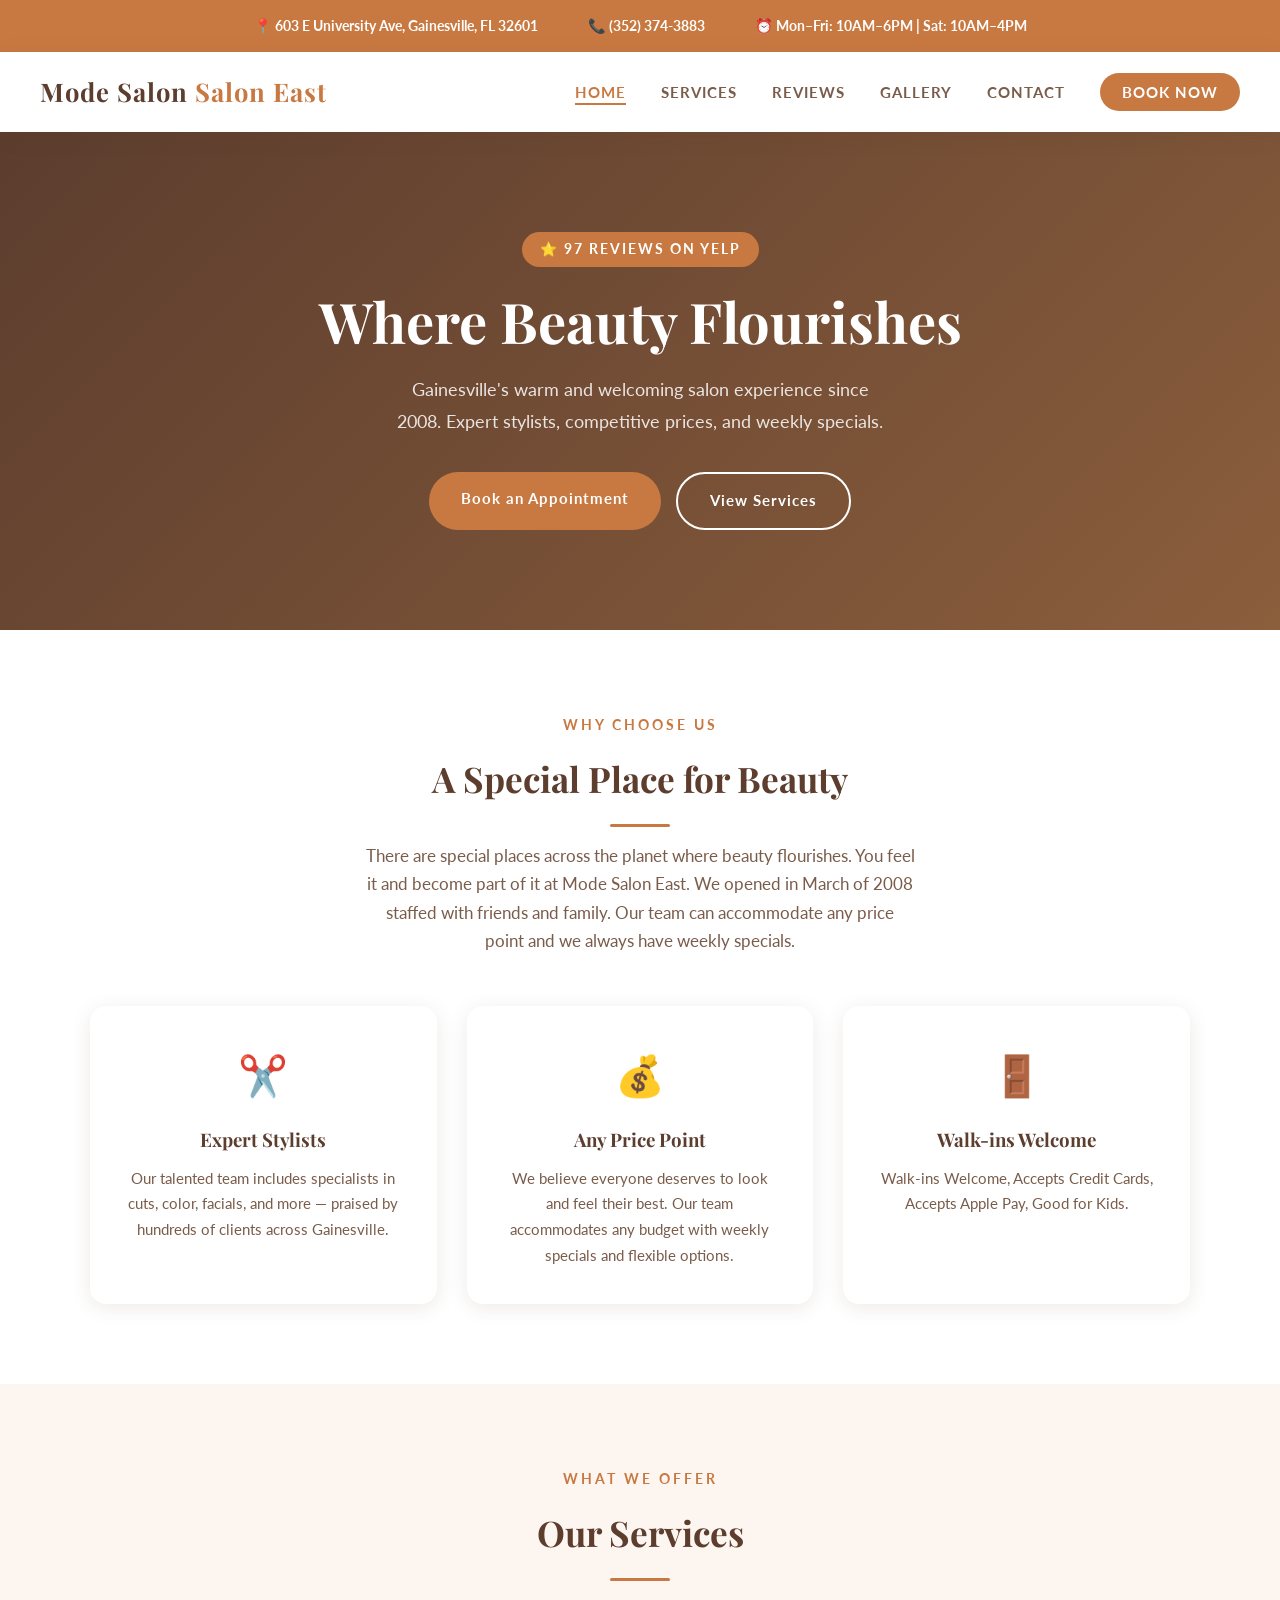
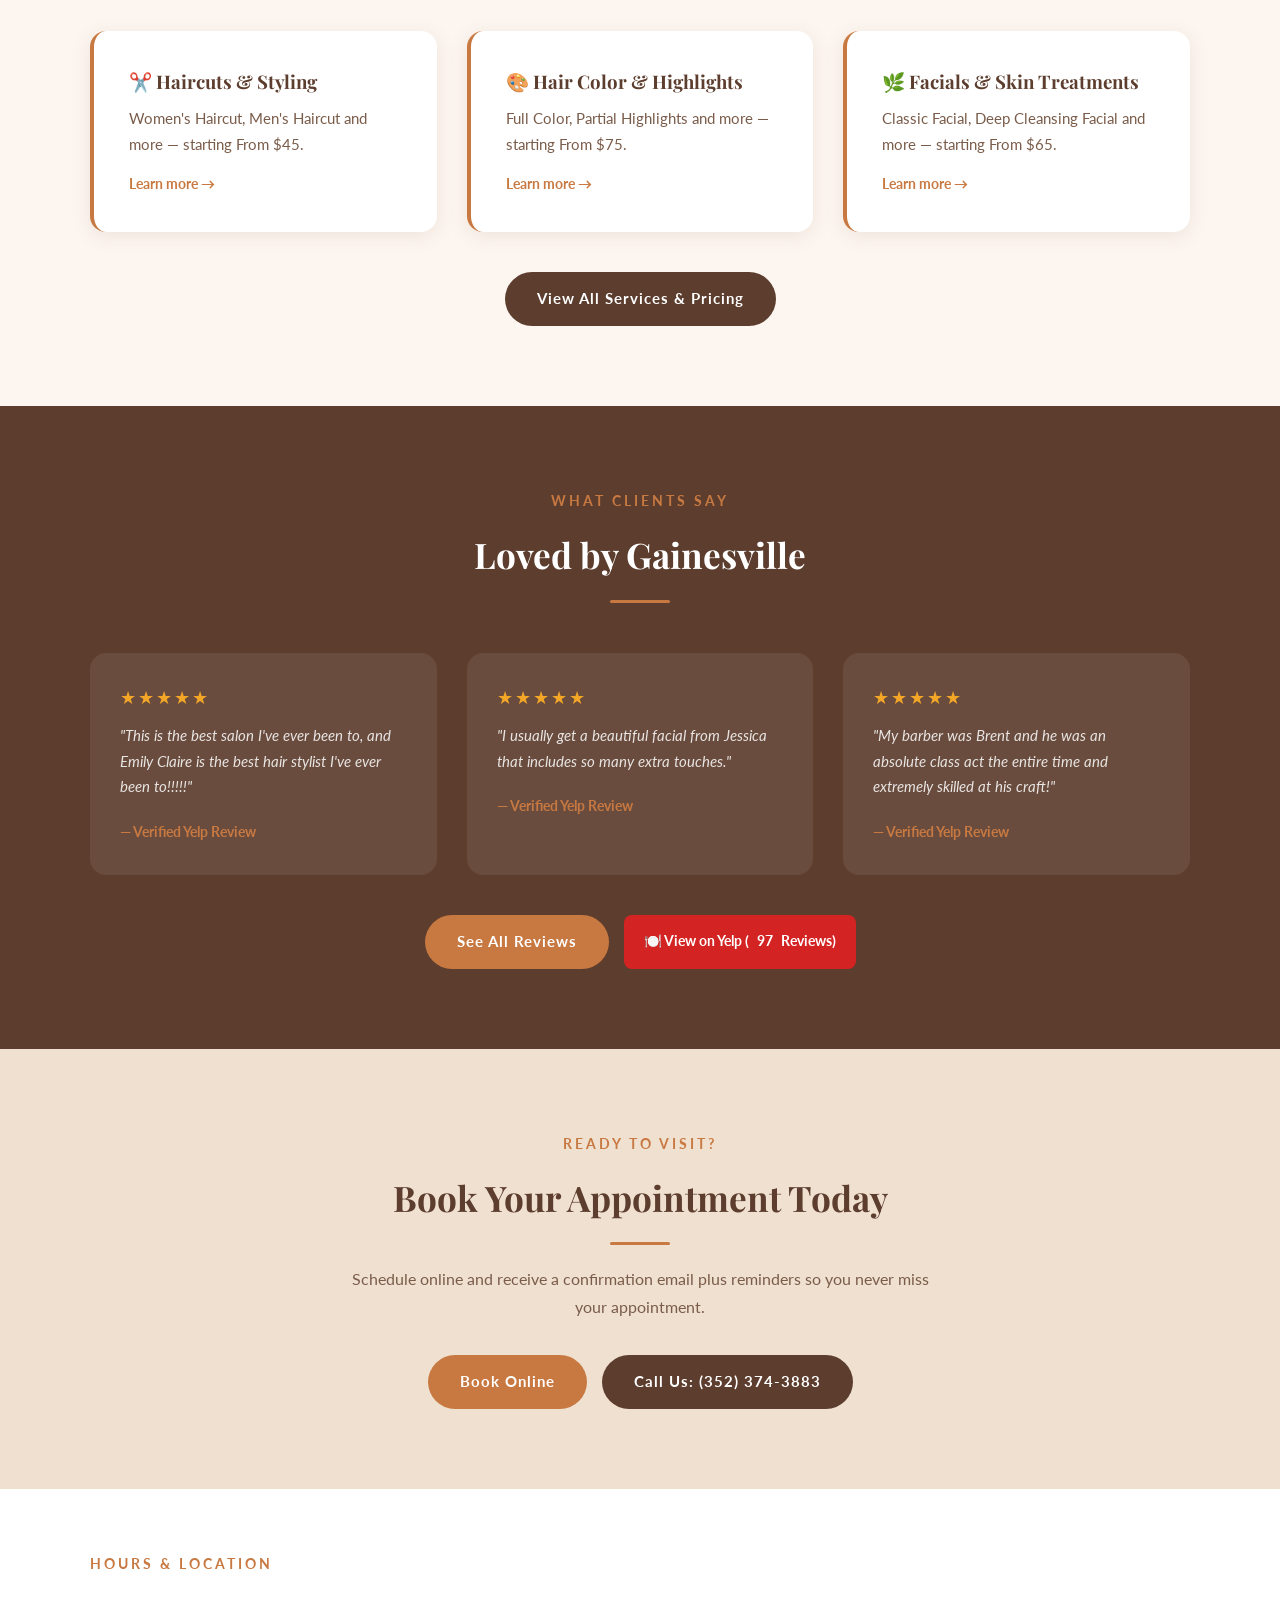
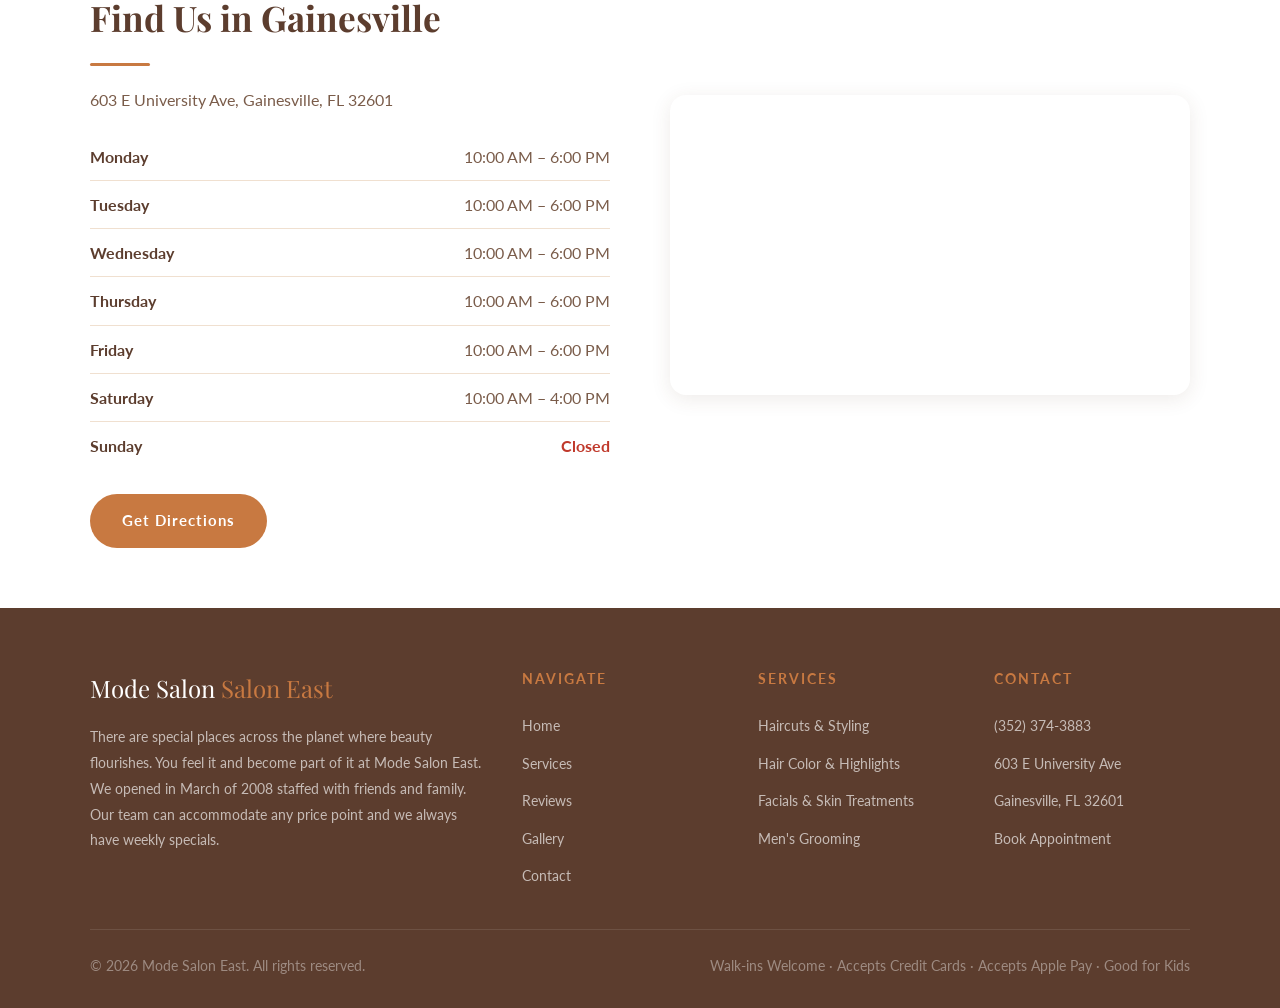
==== index.html @ 6876db29 "Initial build - Mode Salon East website" ====
<!DOCTYPE html>
<html lang="en">
<head>
  <meta charset="UTF-8" />
  <meta name="viewport" content="width=device-width, initial-scale=1.0"/>
  <title id="page-title"></title>
  <meta name="description" id="page-desc"/>
  <link rel="stylesheet" href="style.css"/>
  <script src="config.js"></script>
</head>
<body>

  <!-- Nav injected by config -->
  <div id="nav-container"></div>

  <!-- Hero -->
  <section class="hero">
    <div class="hero-content">
      <div class="hero-badge">⭐ <span id="hero-reviews"></span> Reviews on Yelp</div>
      <h1 id="hero-tagline"></h1>
      <p id="hero-desc"></p>
      <div class="hero-buttons">
        <a href="booking.html" class="btn-primary">Book an Appointment</a>
        <a href="services.html" class="btn-secondary">View Services</a>
      </div>
    </div>
  </section>

  <!-- Why Choose Us -->
  <section style="background-color: var(--white);">
    <div style="max-width: 1100px; margin: 0 auto;">
      <div class="section-header">
        <span class="section-label">Why Choose Us</span>
        <h2 class="section-title">A Special Place for Beauty</h2>
        <div class="divider"></div>
        <p class="section-subtitle" style="margin-top: 15px;" id="about-text"></p>
      </div>
      <div class="grid-3">
        <div class="card" style="text-align: center;">
          <div style="font-size: 2.5rem; margin-bottom: 15px;">✂️</div>
          <h3 style="margin-bottom: 10px;">Expert Stylists</h3>
          <p style="color: var(--text-mid); font-size: 0.95rem;">Our talented team includes specialists in cuts, color, facials, and more — praised by hundreds of clients across Gainesville.</p>
        </div>
        <div class="card" style="text-align: center;">
          <div style="font-size: 2.5rem; margin-bottom: 15px;">💰</div>
          <h3 style="margin-bottom: 10px;">Any Price Point</h3>
          <p style="color: var(--text-mid); font-size: 0.95rem;">We believe everyone deserves to look and feel their best. Our team accommodates any budget with weekly specials and flexible options.</p>
        </div>
        <div class="card" style="text-align: center;">
          <div style="font-size: 2.5rem; margin-bottom: 15px;">🚪</div>
          <h3 style="margin-bottom: 10px;">Walk-ins Welcome</h3>
          <p style="color: var(--text-mid); font-size: 0.95rem;" id="amenities-text"></p>
        </div>
      </div>
    </div>
  </section>

  <!-- Services Preview -->
  <section style="background-color: var(--cream);">
    <div style="max-width: 1100px; margin: 0 auto;">
      <div class="section-header">
        <span class="section-label">What We Offer</span>
        <h2 class="section-title">Our Services</h2>
        <div class="divider"></div>
      </div>
      <div class="grid-3" id="services-preview"></div>
      <div style="text-align: center; margin-top: 40px;">
        <a href="services.html" class="btn-dark">View All Services & Pricing</a>
      </div>
    </div>
  </section>

  <!-- Review Highlights -->
  <section style="background-color: var(--dark-brown);">
    <div style="max-width: 1100px; margin: 0 auto;">
      <div class="section-header">
        <span class="section-label" style="color: var(--warm-brown);">What Clients Say</span>
        <h2 class="section-title" style="color: var(--white);">Loved by <span id="review-city"></span></h2>
        <div class="divider"></div>
      </div>
      <div class="grid-3" id="reviews-preview"></div>
      <div style="text-align: center; margin-top: 40px; display: flex; gap: 15px; justify-content: center; flex-wrap: wrap;">
        <a href="reviews.html" class="btn-primary">See All Reviews</a>
        <a id="yelp-link" href="#" target="_blank" class="yelp-badge">🍽️ View on Yelp (<span id="yelp-count"></span> Reviews)</a>
      </div>
    </div>
  </section>

  <!-- CTA / Book Section -->
  <section style="background-color: var(--light-tan); text-align: center;">
    <div style="max-width: 600px; margin: 0 auto;">
      <span class="section-label">Ready to Visit?</span>
      <h2 class="section-title">Book Your Appointment Today</h2>
      <div class="divider"></div>
      <p style="color: var(--text-mid); margin: 20px 0 35px;">Schedule online and receive a confirmation email plus reminders so you never miss your appointment.</p>
      <div style="display: flex; gap: 15px; justify-content: center; flex-wrap: wrap;">
        <a href="booking.html" class="btn-primary">Book Online</a>
        <a id="cta-phone" href="#" class="btn-dark"></a>
      </div>
    </div>
  </section>

  <!-- Hours & Location -->
  <section style="background-color: var(--white); padding: 60px 40px;">
    <div style="max-width: 1100px; margin: 0 auto;">
      <div class="grid-2" style="align-items: center; gap: 60px;">
        <div>
          <span class="section-label">Hours & Location</span>
          <h2 class="section-title">Find Us in <span id="hours-city"></span></h2>
          <div class="divider divider-left"></div>
          <p style="color: var(--text-mid); margin: 20px 0;" id="hours-address"></p>
          <table style="width: 100%; border-collapse: collapse; margin-bottom: 25px;" id="hours-table"></table>
          <a href="contact.html" class="btn-primary">Get Directions</a>
        </div>
        <div>
          <iframe id="map-embed" src="" width="100%" height="300"
            style="border:0; border-radius: 16px; box-shadow: var(--shadow);"
            allowfullscreen="" loading="lazy">
          </iframe>
        </div>
      </div>
    </div>
  </section>

  <!-- Footer injected by config -->
  <div id="footer-container"></div>

  <script>
    // ---- Inject SEO ----
    document.getElementById('page-title').textContent = BUSINESS.seoTitle;
    document.getElementById('page-desc').setAttribute('content', BUSINESS.seoDesc);

    // ---- Inject Nav & Footer ----
    document.getElementById('nav-container').innerHTML = renderNav('home');
    document.getElementById('footer-container').innerHTML = renderFooter();

    // ---- Hero ----
    document.getElementById('hero-reviews').textContent = BUSINESS.yelpReviewCount;
    document.getElementById('hero-tagline').textContent = BUSINESS.tagline;
    document.getElementById('hero-desc').textContent = BUSINESS.description;

    // ---- About ----
    document.getElementById('about-text').textContent = BUSINESS.aboutText;
    document.getElementById('amenities-text').textContent = BUSINESS.amenities.join(', ') + '.';

    // ---- Services Preview (first 3 categories) ----
    const servicesPreview = document.getElementById('services-preview');
    BUSINESS.services.slice(0, 3).forEach(s => {
      servicesPreview.innerHTML += `
        <div class="card" style="border-left: 4px solid var(--warm-brown);">
          <h3 style="margin-bottom: 8px;">${s.icon} ${s.category}</h3>
          <p style="color: var(--text-mid); font-size: 0.95rem;">${s.items[0].name}, ${s.items[1]?.name || ''} and more — starting ${s.items[0].price}.</p>
          <a href="services.html" style="color: var(--warm-brown); font-weight: 700; font-size: 0.9rem; display: inline-block; margin-top: 15px;">Learn more →</a>
        </div>`;
    });

    // ---- Reviews Preview ----
    const reviewsPreview = document.getElementById('reviews-preview');
    document.getElementById('review-city').textContent = BUSINESS.address.city;
    BUSINESS.reviews.forEach(r => {
      reviewsPreview.innerHTML += `
        <div style="background: rgba(255,255,255,0.08); border-radius: 16px; padding: 30px;">
          <div class="stars">${renderStars(r.stars)}</div>
          <p style="color: rgba(255,255,255,0.85); font-style: italic; margin-bottom: 20px; font-size: 0.95rem;">"${r.text}"</p>
          <p style="color: var(--warm-brown); font-weight: 700; font-size: 0.9rem;">— ${r.author}</p>
        </div>`;
    });

    // ---- Yelp ----
    document.getElementById('yelp-link').href = BUSINESS.social.yelp;
    document.getElementById('yelp-count').textContent = BUSINESS.yelpReviewCount;

    // ---- CTA Phone ----
    const ctaPhone = document.getElementById('cta-phone');
    ctaPhone.href = `tel:${BUSINESS.phoneRaw}`;
    ctaPhone.textContent = `Call Us: ${BUSINESS.phone}`;

    // ---- Hours Table ----
    const hoursData = getHoursDisplay();
    const hoursTable = document.getElementById('hours-table');
    document.getElementById('hours-city').textContent = BUSINESS.address.city;
    document.getElementById('hours-address').textContent = BUSINESS.address.full;
    hoursData.forEach((day, i) => {
      const isLast = i === hoursData.length - 1;
      hoursTable.innerHTML += `
        <tr style="${!isLast ? 'border-bottom: 1px solid var(--light-tan);' : ''}">
          <td style="padding: 10px 0; font-weight: 700; color: var(--dark-brown);">${day.label}</td>
          <td style="padding: 10px 0; color: ${day.closed ? '#c0392b' : 'var(--text-mid)'}; text-align: right; ${day.closed ? 'font-weight: 700;' : ''}">${day.hours}</td>
        </tr>`;
    });

    // ---- Map ----
    document.getElementById('map-embed').src = BUSINESS.address.mapEmbed;
  </script>

</body>
</html>
---- style.css ----
/* ============================================
   Mode Salon East - Main Stylesheet
   Warm & Welcoming Theme
   ============================================ */

/* Google Fonts */
@import url('https://fonts.googleapis.com/css2?family=Playfair+Display:wght@400;600;700&family=Lato:wght@300;400;700&display=swap');

/* ---- CSS Variables ---- */
:root {
  --cream: #fdf6f0;
  --warm-brown: #c87941;
  --dark-brown: #5c3d2e;
  --light-tan: #f0e0d0;
  --text-dark: #3a2a1e;
  --text-mid: #7a5c4a;
  --text-light: #a08070;
  --white: #ffffff;
  --shadow: 0 4px 20px rgba(90, 60, 40, 0.1);
  --transition: all 0.3s ease;
}

/* ---- Reset & Base ---- */
* {
  margin: 0;
  padding: 0;
  box-sizing: border-box;
}

html {
  scroll-behavior: smooth;
}

body {
  font-family: 'Lato', sans-serif;
  background-color: var(--cream);
  color: var(--text-dark);
  line-height: 1.7;
}

h1, h2, h3, h4 {
  font-family: 'Playfair Display', serif;
  color: var(--dark-brown);
}

a {
  text-decoration: none;
  color: inherit;
  transition: var(--transition);
}

img {
  max-width: 100%;
  display: block;
}

/* ---- Navigation ---- */
nav {
  background-color: var(--white);
  padding: 18px 40px;
  display: flex;
  justify-content: space-between;
  align-items: center;
  box-shadow: var(--shadow);
  position: sticky;
  top: 0;
  z-index: 1000;
}

.nav-logo {
  font-family: 'Playfair Display', serif;
  font-size: 1.6rem;
  font-weight: 700;
  color: var(--dark-brown);
  letter-spacing: 1px;
}

.nav-logo span {
  color: var(--warm-brown);
}

.nav-links {
  display: flex;
  list-style: none;
  gap: 35px;
}

.nav-links a {
  font-size: 0.95rem;
  font-weight: 700;
  letter-spacing: 1px;
  text-transform: uppercase;
  color: var(--text-mid);
}

.nav-links a:hover {
  color: var(--warm-brown);
}

.nav-links a.active {
  color: var(--warm-brown);
  border-bottom: 2px solid var(--warm-brown);
  padding-bottom: 2px;
}

.nav-cta {
  background-color: var(--warm-brown);
  color: var(--white) !important;
  padding: 10px 22px;
  border-radius: 30px;
  font-weight: 700 !important;
}

.nav-cta:hover {
  background-color: var(--dark-brown) !important;
  color: var(--white) !important;
}

/* Hamburger menu for mobile */
.hamburger {
  display: none;
  flex-direction: column;
  cursor: pointer;
  gap: 5px;
}

.hamburger span {
  width: 25px;
  height: 3px;
  background-color: var(--dark-brown);
  border-radius: 3px;
  transition: var(--transition);
}

/* ---- Hero Section ---- */
.hero {
  background: linear-gradient(135deg, var(--dark-brown) 0%, #8b5e3c 100%);
  color: var(--white);
  text-align: center;
  padding: 100px 40px;
  position: relative;
  overflow: hidden;
}

.hero::before {
  content: '';
  position: absolute;
  top: 0; left: 0; right: 0; bottom: 0;
  background: url('images/hero-bg.jpg') center/cover no-repeat;
  opacity: 0.2;
}

.hero-content {
  position: relative;
  z-index: 1;
  max-width: 700px;
  margin: 0 auto;
}

.hero-badge {
  display: inline-block;
  background-color: var(--warm-brown);
  color: var(--white);
  padding: 6px 18px;
  border-radius: 20px;
  font-size: 0.85rem;
  font-weight: 700;
  letter-spacing: 2px;
  text-transform: uppercase;
  margin-bottom: 20px;
}

.hero h1 {
  font-size: 3.5rem;
  color: var(--white);
  margin-bottom: 20px;
  line-height: 1.2;
}

.hero p {
  font-size: 1.15rem;
  color: rgba(255,255,255,0.85);
  margin-bottom: 35px;
  max-width: 500px;
  margin-left: auto;
  margin-right: auto;
}

.hero-buttons {
  display: flex;
  gap: 15px;
  justify-content: center;
  flex-wrap: wrap;
}

/* ---- Buttons ---- */
.btn-primary {
  background-color: var(--warm-brown);
  color: var(--white);
  padding: 14px 32px;
  border-radius: 30px;
  font-weight: 700;
  font-size: 0.95rem;
  letter-spacing: 1px;
  border: none;
  cursor: pointer;
  transition: var(--transition);
  display: inline-block;
}

.btn-primary:hover {
  background-color: var(--white);
  color: var(--warm-brown);
  transform: translateY(-2px);
  box-shadow: 0 6px 20px rgba(0,0,0,0.2);
}

.btn-secondary {
  background-color: transparent;
  color: var(--white);
  padding: 14px 32px;
  border-radius: 30px;
  font-weight: 700;
  font-size: 0.95rem;
  letter-spacing: 1px;
  border: 2px solid var(--white);
  cursor: pointer;
  transition: var(--transition);
  display: inline-block;
}

.btn-secondary:hover {
  background-color: var(--white);
  color: var(--dark-brown);
  transform: translateY(-2px);
}

.btn-dark {
  background-color: var(--dark-brown);
  color: var(--white);
  padding: 14px 32px;
  border-radius: 30px;
  font-weight: 700;
  font-size: 0.95rem;
  letter-spacing: 1px;
  border: none;
  cursor: pointer;
  transition: var(--transition);
  display: inline-block;
}

.btn-dark:hover {
  background-color: var(--warm-brown);
  transform: translateY(-2px);
}

/* ---- Section Styles ---- */
section {
  padding: 80px 40px;
}

.section-label {
  display: inline-block;
  color: var(--warm-brown);
  font-weight: 700;
  font-size: 0.85rem;
  letter-spacing: 3px;
  text-transform: uppercase;
  margin-bottom: 12px;
}

.section-title {
  font-size: 2.2rem;
  color: var(--dark-brown);
  margin-bottom: 15px;
}

.section-subtitle {
  color: var(--text-mid);
  font-size: 1.05rem;
  max-width: 550px;
  margin-bottom: 50px;
}

.section-header {
  text-align: center;
  margin-bottom: 50px;
}

.section-header .section-subtitle {
  margin-left: auto;
  margin-right: auto;
}

/* ---- Cards ---- */
.card {
  background-color: var(--white);
  border-radius: 16px;
  padding: 35px;
  box-shadow: var(--shadow);
  transition: var(--transition);
}

.card:hover {
  transform: translateY(-5px);
  box-shadow: 0 8px 30px rgba(90, 60, 40, 0.15);
}

/* ---- Grid Layouts ---- */
.grid-3 {
  display: grid;
  grid-template-columns: repeat(3, 1fr);
  gap: 30px;
}

.grid-2 {
  display: grid;
  grid-template-columns: repeat(2, 1fr);
  gap: 30px;
}

/* ---- Divider ---- */
.divider {
  width: 60px;
  height: 3px;
  background-color: var(--warm-brown);
  margin: 15px auto 0;
  border-radius: 2px;
}

.divider-left {
  margin-left: 0;
}

/* ---- Star Rating ---- */
.stars {
  color: #f4a627;
  font-size: 1.1rem;
  letter-spacing: 2px;
  margin-bottom: 10px;
}

/* ---- Yelp Badge ---- */
.yelp-badge {
  display: inline-flex;
  align-items: center;
  gap: 8px;
  background-color: #d32323;
  color: white;
  padding: 10px 20px;
  border-radius: 8px;
  font-weight: 700;
  font-size: 0.9rem;
  transition: var(--transition);
}

.yelp-badge:hover {
  background-color: #b01c1c;
  transform: translateY(-2px);
}

/* ---- Footer ---- */
footer {
  background-color: var(--dark-brown);
  color: rgba(255,255,255,0.8);
  padding: 60px 40px 30px;
}

.footer-grid {
  display: grid;
  grid-template-columns: 2fr 1fr 1fr 1fr;
  gap: 40px;
  margin-bottom: 40px;
}

.footer-logo {
  font-family: 'Playfair Display', serif;
  font-size: 1.5rem;
  color: var(--white);
  margin-bottom: 15px;
}

.footer-logo span {
  color: var(--warm-brown);
}

.footer-desc {
  font-size: 0.9rem;
  line-height: 1.8;
  color: rgba(255,255,255,0.65);
}

.footer-heading {
  font-family: 'Lato', sans-serif;
  font-size: 0.85rem;
  font-weight: 700;
  letter-spacing: 2px;
  text-transform: uppercase;
  color: var(--warm-brown);
  margin-bottom: 20px;
}

.footer-links {
  list-style: none;
  display: flex;
  flex-direction: column;
  gap: 10px;
}

.footer-links a {
  color: rgba(255,255,255,0.65);
  font-size: 0.9rem;
  transition: var(--transition);
}

.footer-links a:hover {
  color: var(--warm-brown);
}

.footer-bottom {
  border-top: 1px solid rgba(255,255,255,0.1);
  padding-top: 25px;
  display: flex;
  justify-content: space-between;
  align-items: center;
  font-size: 0.85rem;
  color: rgba(255,255,255,0.4);
}

/* ---- Forms ---- */
.form-group {
  margin-bottom: 22px;
}

.form-group label {
  display: block;
  font-weight: 700;
  font-size: 0.9rem;
  color: var(--dark-brown);
  margin-bottom: 8px;
  letter-spacing: 0.5px;
}

.form-group input,
.form-group select,
.form-group textarea {
  width: 100%;
  padding: 13px 18px;
  border: 2px solid var(--light-tan);
  border-radius: 10px;
  font-family: 'Lato', sans-serif;
  font-size: 0.95rem;
  color: var(--text-dark);
  background-color: var(--white);
  transition: var(--transition);
  outline: none;
}

.form-group input:focus,
.form-group select:focus,
.form-group textarea:focus {
  border-color: var(--warm-brown);
  box-shadow: 0 0 0 3px rgba(200, 121, 65, 0.1);
}

.form-group textarea {
  resize: vertical;
  min-height: 120px;
}

/* ---- Page Hero (inner pages) ---- */
.page-hero {
  background: linear-gradient(135deg, var(--dark-brown), #8b5e3c);
  color: var(--white);
  text-align: center;
  padding: 70px 40px;
}

.page-hero h1 {
  font-size: 2.8rem;
  color: var(--white);
  margin-bottom: 12px;
}

.page-hero p {
  color: rgba(255,255,255,0.8);
  font-size: 1.1rem;
}

/* ---- Info Bar ---- */
.info-bar {
  background-color: var(--warm-brown);
  color: var(--white);
  padding: 14px 40px;
  display: flex;
  justify-content: center;
  gap: 50px;
  flex-wrap: wrap;
  font-size: 0.9rem;
  font-weight: 700;
}

.info-bar a {
  color: var(--white);
}

.info-bar a:hover {
  text-decoration: underline;
}

/* ---- Responsive ---- */
@media (max-width: 900px) {
  .grid-3 { grid-template-columns: repeat(2, 1fr); }
  .footer-grid { grid-template-columns: 1fr 1fr; }
}

@media (max-width: 600px) {
  nav { padding: 15px 20px; }
  .nav-links { display: none; flex-direction: column; position: absolute; top: 70px; left: 0; right: 0; background: var(--white); padding: 20px; box-shadow: var(--shadow); }
  .nav-links.open { display: flex; }
  .hamburger { display: flex; }
  .hero h1 { font-size: 2.2rem; }
  section { padding: 60px 20px; }
  .grid-3, .grid-2 { grid-template-columns: 1fr; }
  .footer-grid { grid-template-columns: 1fr; }
  .footer-bottom { flex-direction: column; gap: 10px; text-align: center; }
  .info-bar { gap: 20px; padding: 12px 20px; }
}
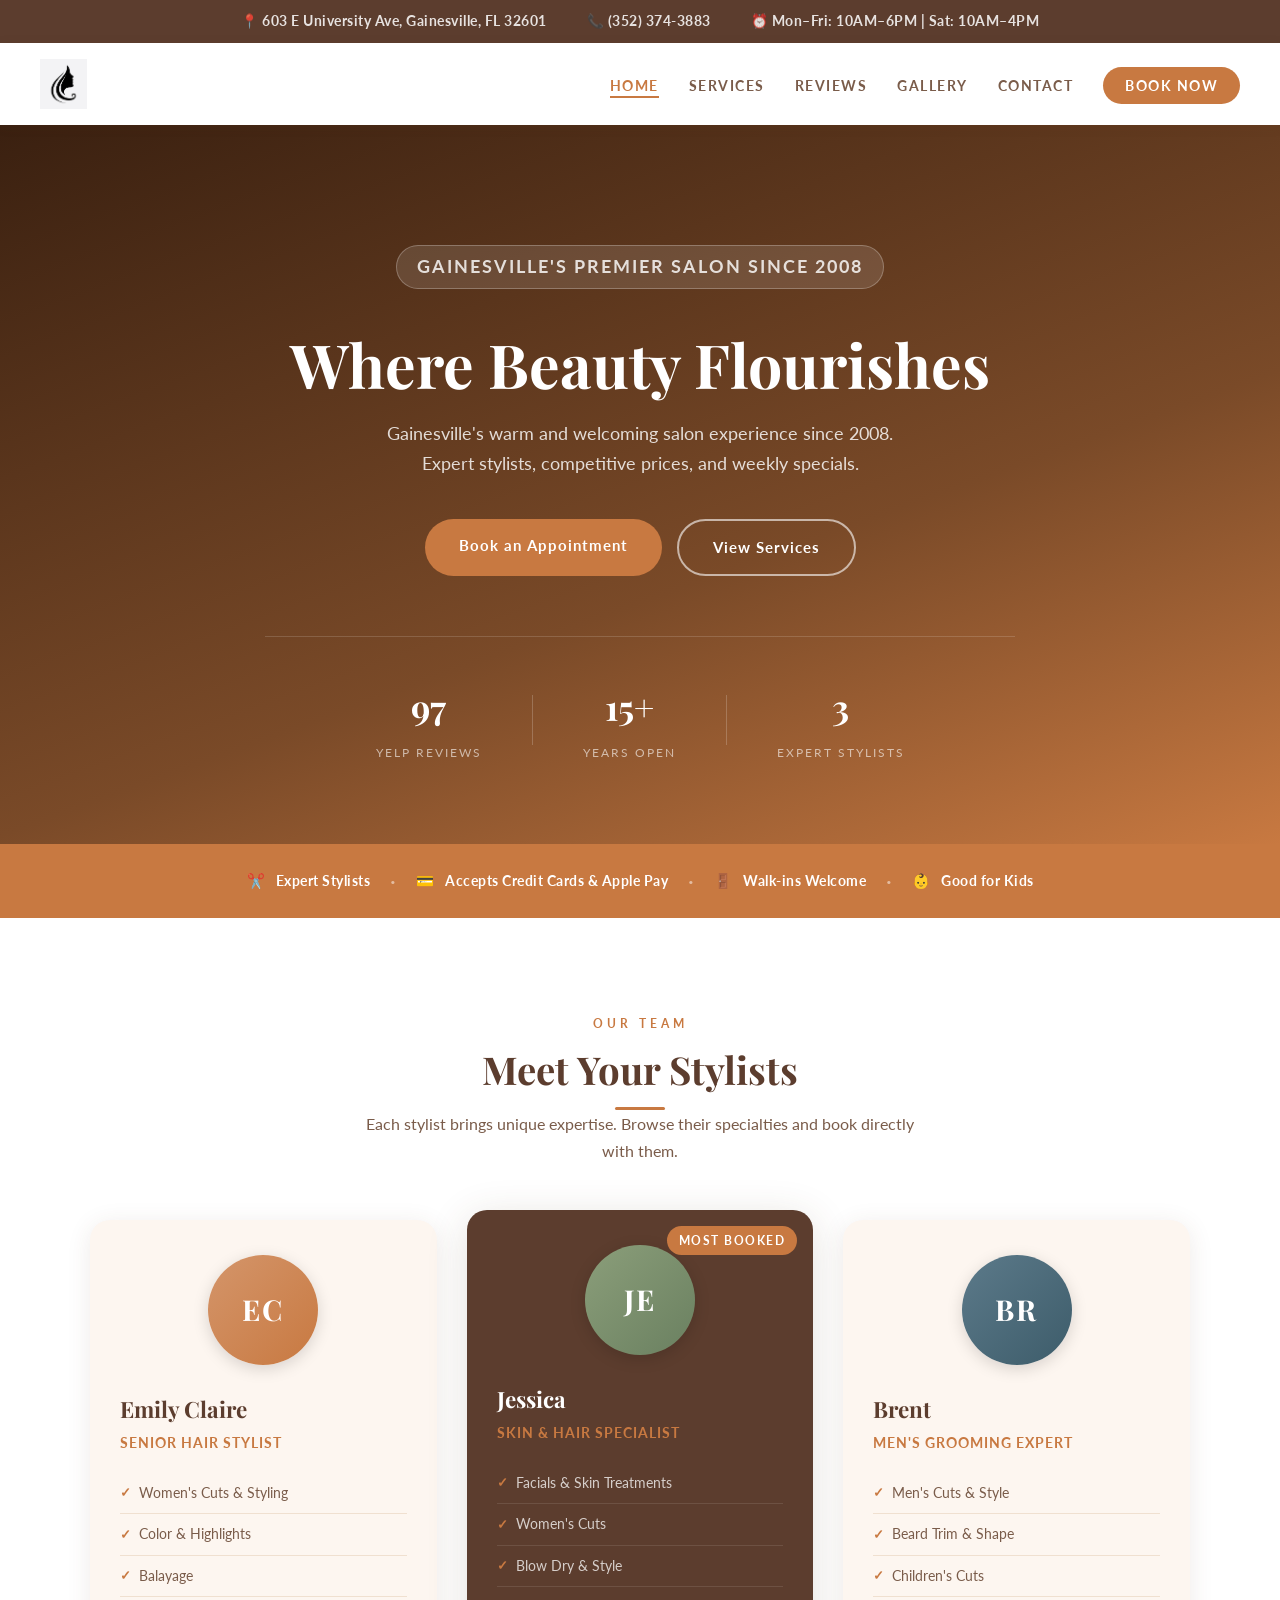
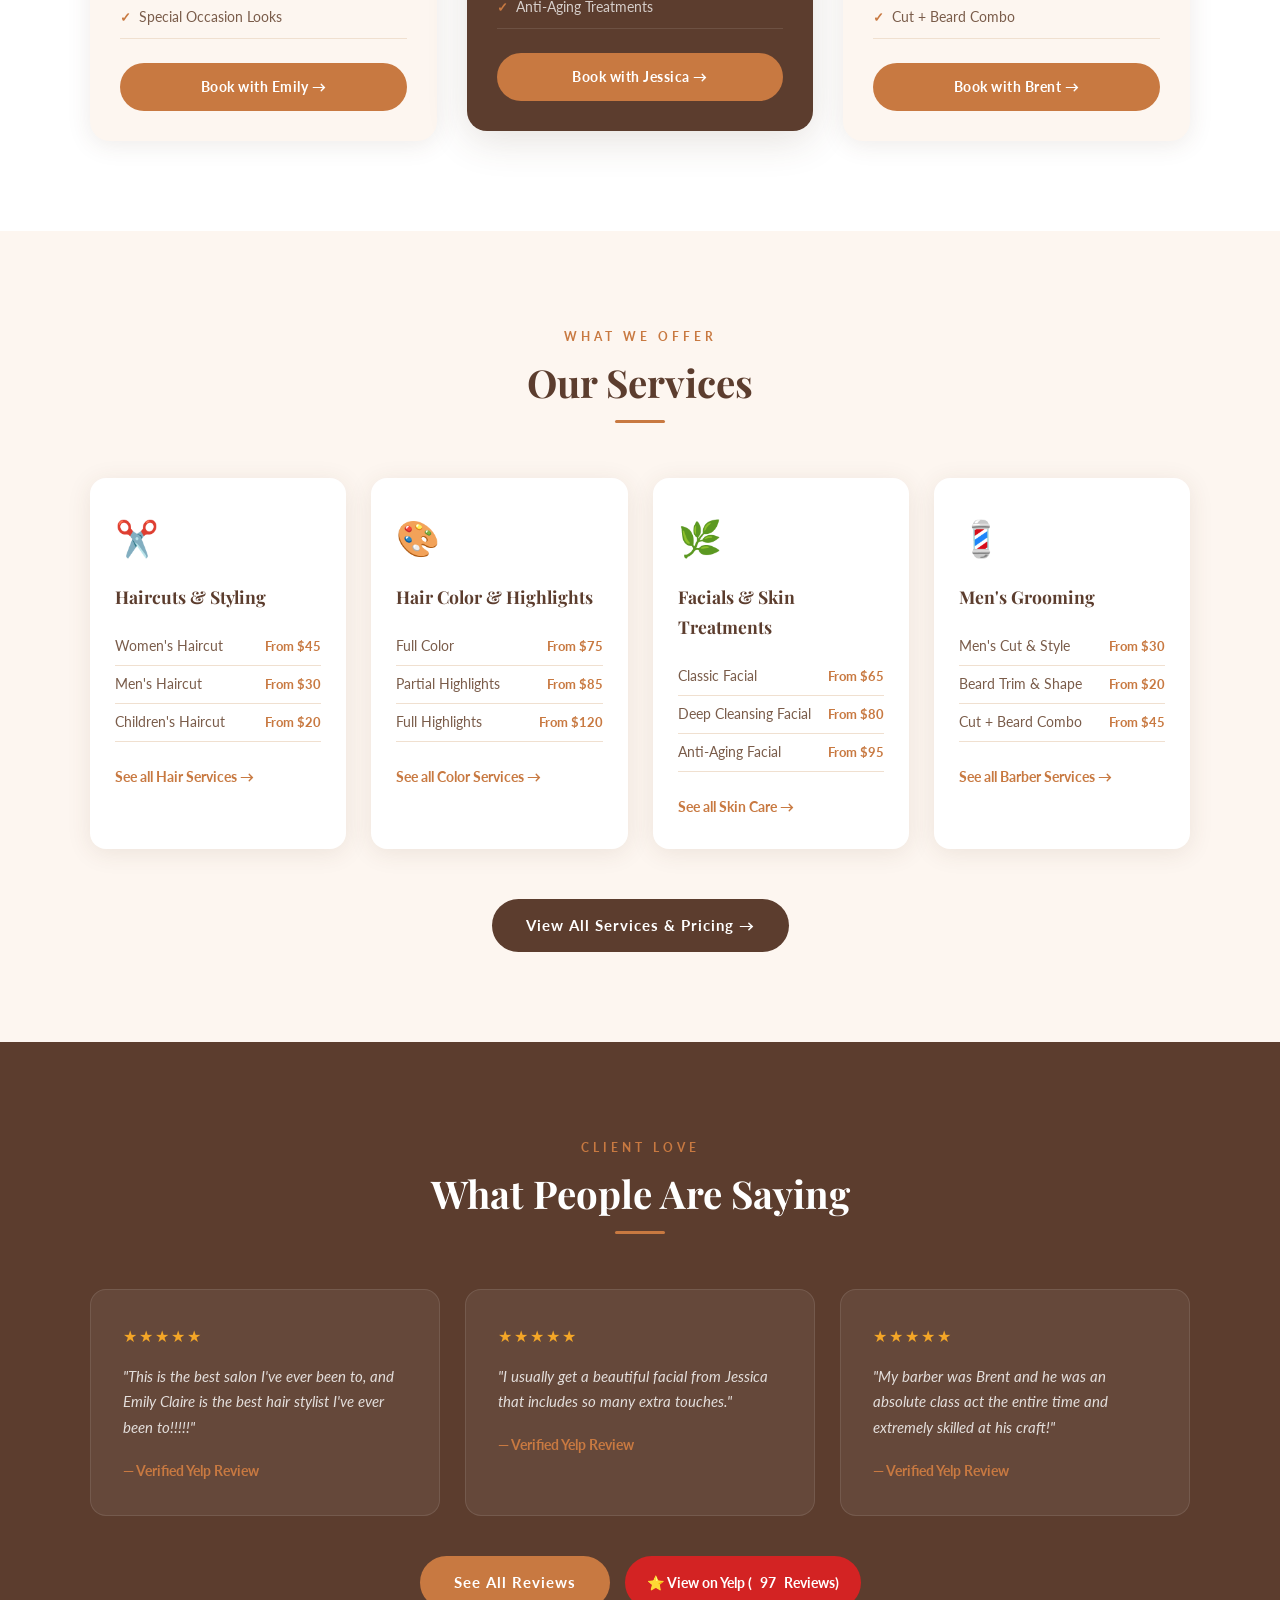
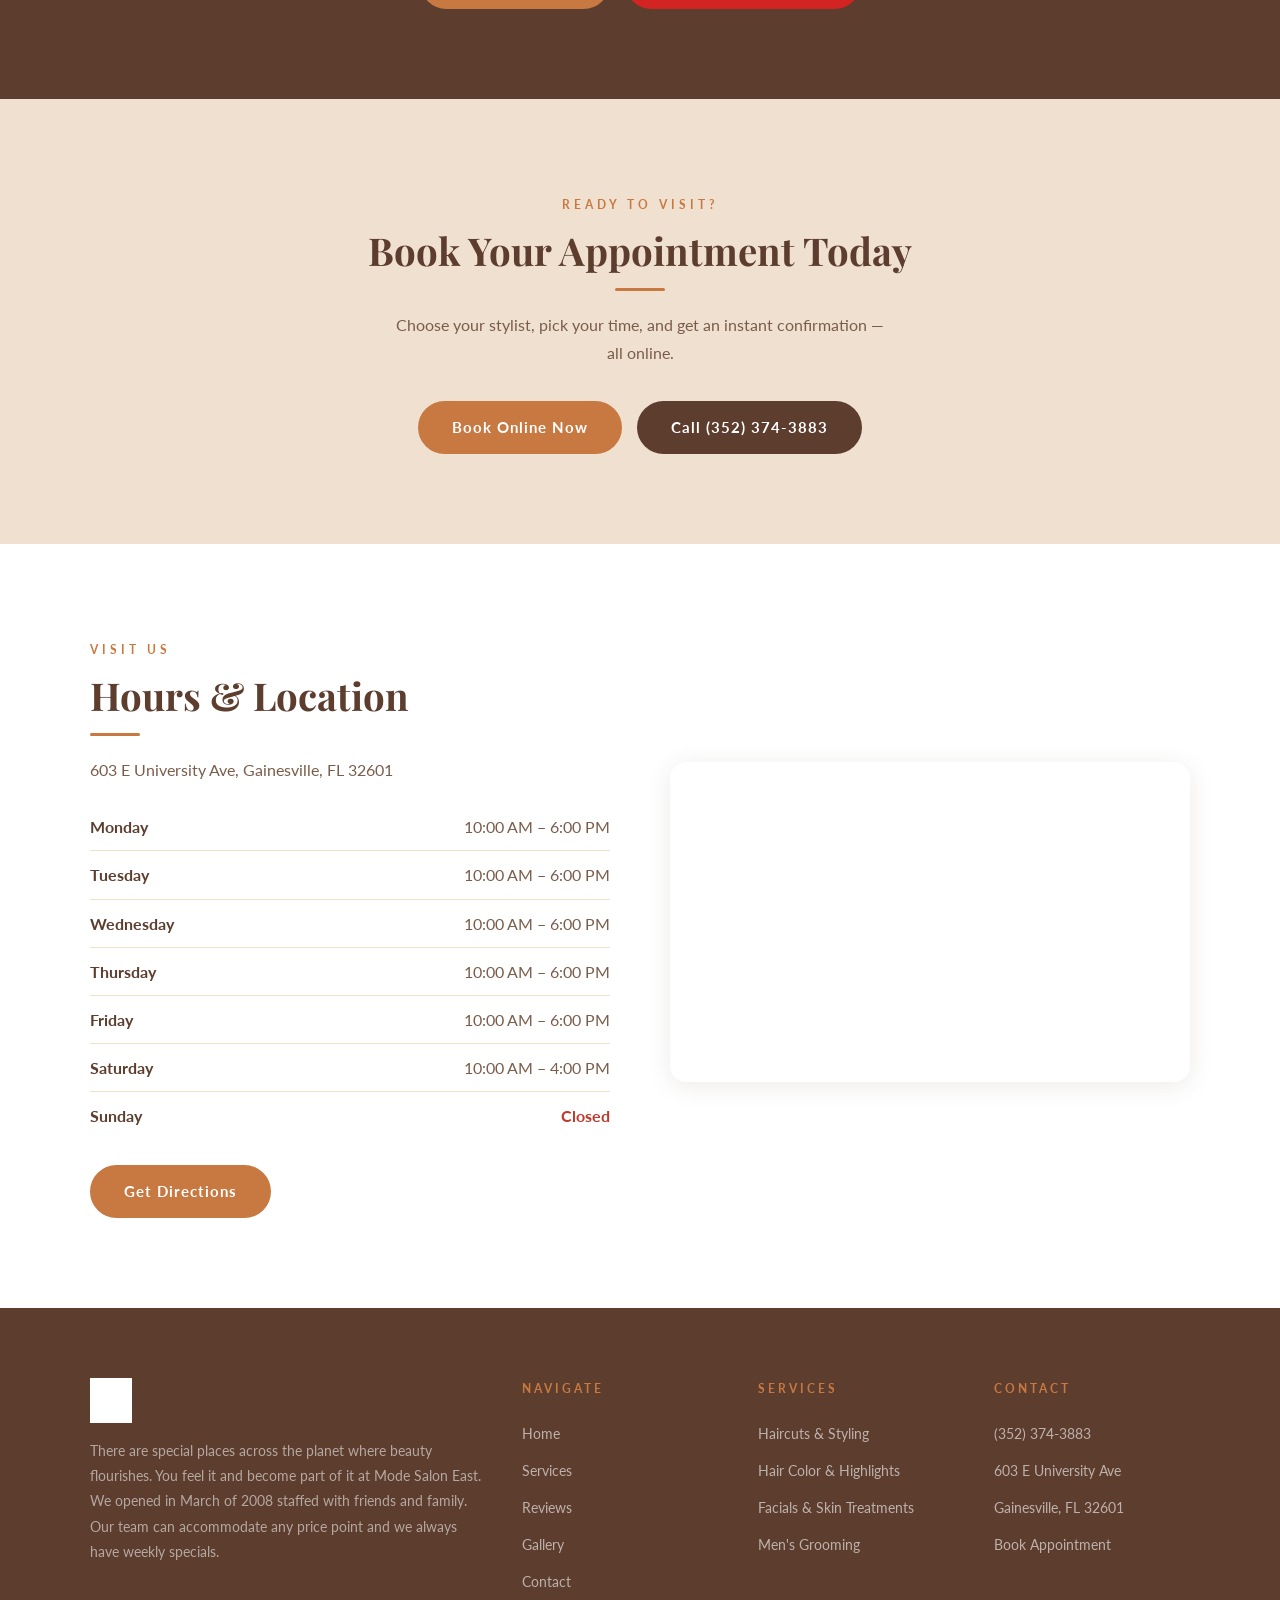
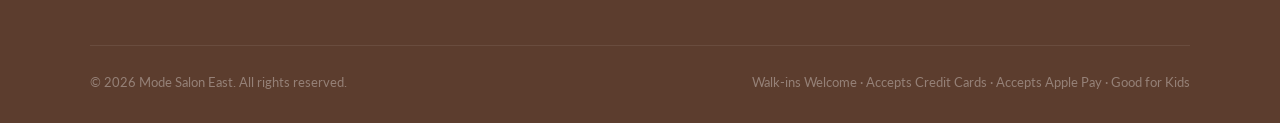
==== commit f03da172: "Major redesign: elevated salon layout with Meet Your Stylists section and Book With Me buttons Co-Au" ====
--- a/index.html
+++ b/index.html
@@ -6,114 +6,182 @@
   <title id="page-title"></title>
   <meta name="description" id="page-desc"/>
   <link rel="stylesheet" href="style.css"/>
+  <link href="https://fonts.googleapis.com/css2?family=Playfair+Display:ital,wght@0,400;0,600;0,700;1,400&family=Lato:wght@300;400;700&display=swap" rel="stylesheet"/>
   <script src="config.js"></script>
 </head>
 <body>
 
-  <!-- Nav injected by config -->
   <div id="nav-container"></div>
 
-  <!-- Hero -->
+  <!-- HERO -->
   <section class="hero">
+    <div class="hero-overlay"></div>
     <div class="hero-content">
-      <div class="hero-badge">⭐ <span id="hero-reviews"></span> Reviews on Yelp</div>
+      <p class="hero-eyebrow">Gainesville's Premier Salon Since 2008</p>
       <h1 id="hero-tagline"></h1>
       <p id="hero-desc"></p>
       <div class="hero-buttons">
         <a href="booking.html" class="btn-primary">Book an Appointment</a>
-        <a href="services.html" class="btn-secondary">View Services</a>
-      </div>
-    </div>
-  </section>
-
-  <!-- Why Choose Us -->
-  <section style="background-color: var(--white);">
-    <div style="max-width: 1100px; margin: 0 auto;">
+        <a href="services.html" class="btn-outline">View Services</a>
+      </div>
+      <div class="hero-stats">
+        <div class="hero-stat">
+          <span class="hero-stat-number" id="hero-reviews"></span>
+          <span class="hero-stat-label">Yelp Reviews</span>
+        </div>
+        <div class="hero-stat-divider"></div>
+        <div class="hero-stat">
+          <span class="hero-stat-number">15+</span>
+          <span class="hero-stat-label">Years Open</span>
+        </div>
+        <div class="hero-stat-divider"></div>
+        <div class="hero-stat">
+          <span class="hero-stat-number">3</span>
+          <span class="hero-stat-label">Expert Stylists</span>
+        </div>
+      </div>
+    </div>
+  </section>
+
+  <!-- ABOUT STRIP -->
+  <section class="about-strip">
+    <div class="about-strip-inner">
+      <div class="about-strip-item">✂️ &nbsp; Expert Stylists</div>
+      <div class="about-strip-dot">·</div>
+      <div class="about-strip-item">💳 &nbsp; Accepts Credit Cards & Apple Pay</div>
+      <div class="about-strip-dot">·</div>
+      <div class="about-strip-item">🚪 &nbsp; Walk-ins Welcome</div>
+      <div class="about-strip-dot">·</div>
+      <div class="about-strip-item">👶 &nbsp; Good for Kids</div>
+    </div>
+  </section>
+
+  <!-- MEET THE STYLISTS -->
+  <section class="stylists-section">
+    <div class="container">
       <div class="section-header">
-        <span class="section-label">Why Choose Us</span>
-        <h2 class="section-title">A Special Place for Beauty</h2>
+        <span class="section-label">Our Team</span>
+        <h2 class="section-title">Meet Your Stylists</h2>
         <div class="divider"></div>
-        <p class="section-subtitle" style="margin-top: 15px;" id="about-text"></p>
-      </div>
-      <div class="grid-3">
-        <div class="card" style="text-align: center;">
-          <div style="font-size: 2.5rem; margin-bottom: 15px;">✂️</div>
-          <h3 style="margin-bottom: 10px;">Expert Stylists</h3>
-          <p style="color: var(--text-mid); font-size: 0.95rem;">Our talented team includes specialists in cuts, color, facials, and more — praised by hundreds of clients across Gainesville.</p>
-        </div>
-        <div class="card" style="text-align: center;">
-          <div style="font-size: 2.5rem; margin-bottom: 15px;">💰</div>
-          <h3 style="margin-bottom: 10px;">Any Price Point</h3>
-          <p style="color: var(--text-mid); font-size: 0.95rem;">We believe everyone deserves to look and feel their best. Our team accommodates any budget with weekly specials and flexible options.</p>
-        </div>
-        <div class="card" style="text-align: center;">
-          <div style="font-size: 2.5rem; margin-bottom: 15px;">🚪</div>
-          <h3 style="margin-bottom: 10px;">Walk-ins Welcome</h3>
-          <p style="color: var(--text-mid); font-size: 0.95rem;" id="amenities-text"></p>
-        </div>
-      </div>
-    </div>
-  </section>
-
-  <!-- Services Preview -->
-  <section style="background-color: var(--cream);">
-    <div style="max-width: 1100px; margin: 0 auto;">
+        <p class="section-subtitle">Each stylist brings unique expertise. Browse their specialties and book directly with them.</p>
+      </div>
+      <div class="stylists-grid">
+
+        <div class="stylist-card">
+          <div class="stylist-photo-wrap">
+            <div class="stylist-photo stylist-photo-emily">EC</div>
+          </div>
+          <div class="stylist-info">
+            <h3 class="stylist-name">Emily Claire</h3>
+            <p class="stylist-title">Senior Hair Stylist</p>
+            <ul class="stylist-services">
+              <li>Women's Cuts & Styling</li>
+              <li>Color & Highlights</li>
+              <li>Balayage</li>
+              <li>Special Occasion Looks</li>
+            </ul>
+            <a href="https://book.squareup.com/appointments/xnpiohc9yvvn9k/location/LMYDC12ZB22AD/services" target="_blank" class="btn-book-stylist">Book with Emily →</a>
+          </div>
+        </div>
+
+        <div class="stylist-card stylist-card-featured">
+          <div class="stylist-featured-badge">Most Booked</div>
+          <div class="stylist-photo-wrap">
+            <div class="stylist-photo stylist-photo-jessica">JE</div>
+          </div>
+          <div class="stylist-info">
+            <h3 class="stylist-name">Jessica</h3>
+            <p class="stylist-title">Skin & Hair Specialist</p>
+            <ul class="stylist-services">
+              <li>Facials & Skin Treatments</li>
+              <li>Women's Cuts</li>
+              <li>Blow Dry & Style</li>
+              <li>Anti-Aging Treatments</li>
+            </ul>
+            <a href="https://book.squareup.com/appointments/xnpiohc9yvvn9k/location/LMYDC12ZB22AD/services" target="_blank" class="btn-book-stylist">Book with Jessica →</a>
+          </div>
+        </div>
+
+        <div class="stylist-card">
+          <div class="stylist-photo-wrap">
+            <div class="stylist-photo stylist-photo-brent">BR</div>
+          </div>
+          <div class="stylist-info">
+            <h3 class="stylist-name">Brent</h3>
+            <p class="stylist-title">Men's Grooming Expert</p>
+            <ul class="stylist-services">
+              <li>Men's Cuts & Style</li>
+              <li>Beard Trim & Shape</li>
+              <li>Children's Cuts</li>
+              <li>Cut + Beard Combo</li>
+            </ul>
+            <a href="https://book.squareup.com/appointments/xnpiohc9yvvn9k/location/LMYDC12ZB22AD/services" target="_blank" class="btn-book-stylist">Book with Brent →</a>
+          </div>
+        </div>
+
+      </div>
+    </div>
+  </section>
+
+  <!-- SERVICES PREVIEW -->
+  <section class="services-section">
+    <div class="container">
       <div class="section-header">
         <span class="section-label">What We Offer</span>
         <h2 class="section-title">Our Services</h2>
         <div class="divider"></div>
       </div>
-      <div class="grid-3" id="services-preview"></div>
-      <div style="text-align: center; margin-top: 40px;">
-        <a href="services.html" class="btn-dark">View All Services & Pricing</a>
-      </div>
-    </div>
-  </section>
-
-  <!-- Review Highlights -->
-  <section style="background-color: var(--dark-brown);">
-    <div style="max-width: 1100px; margin: 0 auto;">
+      <div class="services-grid" id="services-preview"></div>
+      <div style="text-align: center; margin-top: 50px;">
+        <a href="services.html" class="btn-dark">View All Services & Pricing →</a>
+      </div>
+    </div>
+  </section>
+
+  <!-- REVIEWS -->
+  <section class="reviews-section">
+    <div class="container">
       <div class="section-header">
-        <span class="section-label" style="color: var(--warm-brown);">What Clients Say</span>
-        <h2 class="section-title" style="color: var(--white);">Loved by <span id="review-city"></span></h2>
+        <span class="section-label" style="color: var(--warm-brown);">Client Love</span>
+        <h2 class="section-title" style="color: var(--white);">What People Are Saying</h2>
         <div class="divider"></div>
       </div>
-      <div class="grid-3" id="reviews-preview"></div>
+      <div class="reviews-grid" id="reviews-preview"></div>
       <div style="text-align: center; margin-top: 40px; display: flex; gap: 15px; justify-content: center; flex-wrap: wrap;">
         <a href="reviews.html" class="btn-primary">See All Reviews</a>
-        <a id="yelp-link" href="#" target="_blank" class="yelp-badge">🍽️ View on Yelp (<span id="yelp-count"></span> Reviews)</a>
-      </div>
-    </div>
-  </section>
-
-  <!-- CTA / Book Section -->
-  <section style="background-color: var(--light-tan); text-align: center;">
-    <div style="max-width: 600px; margin: 0 auto;">
+        <a id="yelp-link" href="#" target="_blank" class="yelp-badge">⭐ View on Yelp (<span id="yelp-count"></span> Reviews)</a>
+      </div>
+    </div>
+  </section>
+
+  <!-- BOOK CTA BANNER -->
+  <section class="cta-banner">
+    <div class="container" style="text-align: center;">
       <span class="section-label">Ready to Visit?</span>
       <h2 class="section-title">Book Your Appointment Today</h2>
       <div class="divider"></div>
-      <p style="color: var(--text-mid); margin: 20px 0 35px;">Schedule online and receive a confirmation email plus reminders so you never miss your appointment.</p>
+      <p style="color: var(--text-mid); margin: 20px auto 35px; max-width: 500px;">Choose your stylist, pick your time, and get an instant confirmation — all online.</p>
       <div style="display: flex; gap: 15px; justify-content: center; flex-wrap: wrap;">
-        <a href="booking.html" class="btn-primary">Book Online</a>
+        <a href="booking.html" class="btn-primary">Book Online Now</a>
         <a id="cta-phone" href="#" class="btn-dark"></a>
       </div>
     </div>
   </section>
 
-  <!-- Hours & Location -->
-  <section style="background-color: var(--white); padding: 60px 40px;">
-    <div style="max-width: 1100px; margin: 0 auto;">
+  <!-- HOURS & LOCATION -->
+  <section class="hours-section">
+    <div class="container">
       <div class="grid-2" style="align-items: center; gap: 60px;">
         <div>
-          <span class="section-label">Hours & Location</span>
-          <h2 class="section-title">Find Us in <span id="hours-city"></span></h2>
+          <span class="section-label">Visit Us</span>
+          <h2 class="section-title">Hours & Location</h2>
           <div class="divider divider-left"></div>
           <p style="color: var(--text-mid); margin: 20px 0;" id="hours-address"></p>
           <table style="width: 100%; border-collapse: collapse; margin-bottom: 25px;" id="hours-table"></table>
           <a href="contact.html" class="btn-primary">Get Directions</a>
         </div>
         <div>
-          <iframe id="map-embed" src="" width="100%" height="300"
+          <iframe id="map-embed" src="" width="100%" height="320"
             style="border:0; border-radius: 16px; box-shadow: var(--shadow);"
             allowfullscreen="" loading="lazy">
           </iframe>
@@ -122,74 +190,62 @@
     </div>
   </section>
 
-  <!-- Footer injected by config -->
   <div id="footer-container"></div>
 
   <script>
-    // ---- Inject SEO ----
     document.getElementById('page-title').textContent = BUSINESS.seoTitle;
     document.getElementById('page-desc').setAttribute('content', BUSINESS.seoDesc);
-
-    // ---- Inject Nav & Footer ----
     document.getElementById('nav-container').innerHTML = renderNav('home');
     document.getElementById('footer-container').innerHTML = renderFooter();
 
-    // ---- Hero ----
     document.getElementById('hero-reviews').textContent = BUSINESS.yelpReviewCount;
     document.getElementById('hero-tagline').textContent = BUSINESS.tagline;
     document.getElementById('hero-desc').textContent = BUSINESS.description;
 
-    // ---- About ----
-    document.getElementById('about-text').textContent = BUSINESS.aboutText;
-    document.getElementById('amenities-text').textContent = BUSINESS.amenities.join(', ') + '.';
-
-    // ---- Services Preview (first 3 categories) ----
+    // Services Preview
     const servicesPreview = document.getElementById('services-preview');
-    BUSINESS.services.slice(0, 3).forEach(s => {
+    BUSINESS.services.slice(0, 4).forEach(s => {
       servicesPreview.innerHTML += `
-        <div class="card" style="border-left: 4px solid var(--warm-brown);">
-          <h3 style="margin-bottom: 8px;">${s.icon} ${s.category}</h3>
-          <p style="color: var(--text-mid); font-size: 0.95rem;">${s.items[0].name}, ${s.items[1]?.name || ''} and more — starting ${s.items[0].price}.</p>
-          <a href="services.html" style="color: var(--warm-brown); font-weight: 700; font-size: 0.9rem; display: inline-block; margin-top: 15px;">Learn more →</a>
+        <div class="service-preview-card">
+          <div class="service-icon">${s.icon}</div>
+          <h3>${s.category}</h3>
+          <ul class="service-list-preview">
+            ${s.items.slice(0,3).map(i => `<li>${i.name} <span>${i.price}</span></li>`).join('')}
+          </ul>
+          <a href="services.html" class="service-link">See all ${s.label} →</a>
         </div>`;
     });
 
-    // ---- Reviews Preview ----
+    // Reviews
     const reviewsPreview = document.getElementById('reviews-preview');
-    document.getElementById('review-city').textContent = BUSINESS.address.city;
+    document.getElementById('yelp-link').href = BUSINESS.social.yelp;
+    document.getElementById('yelp-count').textContent = BUSINESS.yelpReviewCount;
     BUSINESS.reviews.forEach(r => {
       reviewsPreview.innerHTML += `
-        <div style="background: rgba(255,255,255,0.08); border-radius: 16px; padding: 30px;">
+        <div class="review-card">
           <div class="stars">${renderStars(r.stars)}</div>
-          <p style="color: rgba(255,255,255,0.85); font-style: italic; margin-bottom: 20px; font-size: 0.95rem;">"${r.text}"</p>
-          <p style="color: var(--warm-brown); font-weight: 700; font-size: 0.9rem;">— ${r.author}</p>
+          <p class="review-text">"${r.text}"</p>
+          <p class="review-author">— ${r.author}</p>
         </div>`;
     });
 
-    // ---- Yelp ----
-    document.getElementById('yelp-link').href = BUSINESS.social.yelp;
-    document.getElementById('yelp-count').textContent = BUSINESS.yelpReviewCount;
-
-    // ---- CTA Phone ----
+    // CTA Phone
     const ctaPhone = document.getElementById('cta-phone');
     ctaPhone.href = `tel:${BUSINESS.phoneRaw}`;
-    ctaPhone.textContent = `Call Us: ${BUSINESS.phone}`;
-
-    // ---- Hours Table ----
+    ctaPhone.textContent = `Call ${BUSINESS.phone}`;
+
+    // Hours
     const hoursData = getHoursDisplay();
     const hoursTable = document.getElementById('hours-table');
-    document.getElementById('hours-city').textContent = BUSINESS.address.city;
     document.getElementById('hours-address').textContent = BUSINESS.address.full;
     hoursData.forEach((day, i) => {
-      const isLast = i === hoursData.length - 1;
       hoursTable.innerHTML += `
-        <tr style="${!isLast ? 'border-bottom: 1px solid var(--light-tan);' : ''}">
+        <tr style="${i < hoursData.length-1 ? 'border-bottom: 1px solid var(--light-tan);' : ''}">
           <td style="padding: 10px 0; font-weight: 700; color: var(--dark-brown);">${day.label}</td>
-          <td style="padding: 10px 0; color: ${day.closed ? '#c0392b' : 'var(--text-mid)'}; text-align: right; ${day.closed ? 'font-weight: 700;' : ''}">${day.hours}</td>
+          <td style="padding: 10px 0; color: ${day.closed ? '#c0392b' : 'var(--text-mid)'}; text-align: right; ${day.closed ? 'font-weight:700;' : ''}">${day.hours}</td>
         </tr>`;
     });
 
-    // ---- Map ----
     document.getElementById('map-embed').src = BUSINESS.address.mapEmbed;
   </script>
 
--- a/style.css
+++ b/style.css
@@ -1,446 +1,414 @@
 /* ============================================
    Mode Salon East - Main Stylesheet
-   Warm & Welcoming Theme
+   Elevated Salon Theme
    ============================================ */
 
-/* Google Fonts */
-@import url('https://fonts.googleapis.com/css2?family=Playfair+Display:wght@400;600;700&family=Lato:wght@300;400;700&display=swap');
+@import url('https://fonts.googleapis.com/css2?family=Playfair+Display:ital,wght@0,400;0,600;0,700;1,400&family=Lato:wght@300;400;700&display=swap');
 
 /* ---- CSS Variables ---- */
 :root {
-  --cream: #fdf6f0;
+  --cream:      #fdf6f0;
   --warm-brown: #c87941;
   --dark-brown: #5c3d2e;
-  --light-tan: #f0e0d0;
-  --text-dark: #3a2a1e;
-  --text-mid: #7a5c4a;
+  --light-tan:  #f0e0d0;
+  --text-dark:  #3a2a1e;
+  --text-mid:   #7a5c4a;
   --text-light: #a08070;
-  --white: #ffffff;
-  --shadow: 0 4px 20px rgba(90, 60, 40, 0.1);
+  --white:      #ffffff;
+  --shadow:     0 4px 24px rgba(90,60,40,0.10);
+  --shadow-lg:  0 8px 40px rgba(90,60,40,0.16);
   --transition: all 0.3s ease;
 }
 
-/* ---- Reset & Base ---- */
-* {
-  margin: 0;
-  padding: 0;
-  box-sizing: border-box;
-}
-
-html {
-  scroll-behavior: smooth;
-}
-
-body {
-  font-family: 'Lato', sans-serif;
-  background-color: var(--cream);
-  color: var(--text-dark);
-  line-height: 1.7;
-}
-
-h1, h2, h3, h4 {
-  font-family: 'Playfair Display', serif;
-  color: var(--dark-brown);
-}
-
-a {
-  text-decoration: none;
-  color: inherit;
-  transition: var(--transition);
-}
-
-img {
-  max-width: 100%;
-  display: block;
-}
+/* ---- Reset ---- */
+*, *::before, *::after { margin:0; padding:0; box-sizing:border-box; }
+html { scroll-behavior: smooth; }
+body { font-family: 'Lato', sans-serif; background: var(--cream); color: var(--text-dark); line-height: 1.7; }
+h1,h2,h3,h4 { font-family: 'Playfair Display', serif; color: var(--dark-brown); }
+a { text-decoration: none; color: inherit; transition: var(--transition); }
+img { max-width: 100%; display: block; }
+ul { list-style: none; }
+
+/* ---- Container ---- */
+.container { max-width: 1100px; margin: 0 auto; }
+
+/* ---- Info Bar ---- */
+.info-bar {
+  background: var(--dark-brown);
+  color: rgba(255,255,255,0.85);
+  padding: 10px 40px;
+  display: flex;
+  justify-content: center;
+  gap: 40px;
+  flex-wrap: wrap;
+  font-size: 0.85rem;
+  font-weight: 700;
+  letter-spacing: 0.5px;
+}
+.info-bar a { color: rgba(255,255,255,0.85); }
+.info-bar a:hover { color: var(--warm-brown); }
 
 /* ---- Navigation ---- */
 nav {
-  background-color: var(--white);
-  padding: 18px 40px;
+  background: var(--white);
+  padding: 16px 40px;
   display: flex;
   justify-content: space-between;
   align-items: center;
-  box-shadow: var(--shadow);
+  box-shadow: 0 2px 12px rgba(90,60,40,0.08);
   position: sticky;
   top: 0;
   z-index: 1000;
 }
-
-.nav-logo {
-  font-family: 'Playfair Display', serif;
-  font-size: 1.6rem;
-  font-weight: 700;
-  color: var(--dark-brown);
-  letter-spacing: 1px;
-}
-
-.nav-logo span {
-  color: var(--warm-brown);
-}
-
-.nav-links {
-  display: flex;
-  list-style: none;
-  gap: 35px;
-}
-
-.nav-links a {
-  font-size: 0.95rem;
-  font-weight: 700;
-  letter-spacing: 1px;
-  text-transform: uppercase;
-  color: var(--text-mid);
-}
-
-.nav-links a:hover {
-  color: var(--warm-brown);
-}
-
-.nav-links a.active {
-  color: var(--warm-brown);
-  border-bottom: 2px solid var(--warm-brown);
-  padding-bottom: 2px;
-}
-
+.nav-logo { font-family: 'Playfair Display', serif; font-size: 1.5rem; font-weight: 700; color: var(--dark-brown); }
+.nav-logo span { color: var(--warm-brown); }
+.nav-links { display: flex; list-style: none; gap: 30px; align-items: center; }
+.nav-links a { font-size: 0.88rem; font-weight: 700; letter-spacing: 1.5px; text-transform: uppercase; color: var(--text-mid); }
+.nav-links a:hover { color: var(--warm-brown); }
+.nav-links a.active { color: var(--warm-brown); border-bottom: 2px solid var(--warm-brown); padding-bottom: 2px; }
 .nav-cta {
-  background-color: var(--warm-brown);
+  background: var(--warm-brown) !important;
   color: var(--white) !important;
-  padding: 10px 22px;
+  padding: 10px 22px !important;
   border-radius: 30px;
   font-weight: 700 !important;
-}
-
-.nav-cta:hover {
-  background-color: var(--dark-brown) !important;
-  color: var(--white) !important;
-}
-
-/* Hamburger menu for mobile */
-.hamburger {
-  display: none;
-  flex-direction: column;
-  cursor: pointer;
-  gap: 5px;
-}
-
-.hamburger span {
-  width: 25px;
-  height: 3px;
-  background-color: var(--dark-brown);
-  border-radius: 3px;
-  transition: var(--transition);
-}
-
-/* ---- Hero Section ---- */
+  border-bottom: none !important;
+}
+.nav-cta:hover { background: var(--dark-brown) !important; }
+
+.hamburger { display: none; flex-direction: column; cursor: pointer; gap: 5px; }
+.hamburger span { width: 25px; height: 3px; background: var(--dark-brown); border-radius: 3px; transition: var(--transition); }
+
+/* ---- Hero ---- */
 .hero {
-  background: linear-gradient(135deg, var(--dark-brown) 0%, #8b5e3c 100%);
+  position: relative;
+  background: linear-gradient(160deg, #3a2010 0%, #7a4a28 60%, #c87941 100%);
   color: var(--white);
   text-align: center;
-  padding: 100px 40px;
-  position: relative;
+  padding: 120px 40px 80px;
   overflow: hidden;
 }
-
-.hero::before {
-  content: '';
+.hero-overlay {
   position: absolute;
-  top: 0; left: 0; right: 0; bottom: 0;
+  inset: 0;
   background: url('images/hero-bg.jpg') center/cover no-repeat;
-  opacity: 0.2;
-}
-
-.hero-content {
-  position: relative;
-  z-index: 1;
-  max-width: 700px;
-  margin: 0 auto;
-}
-
-.hero-badge {
-  display: inline-block;
-  background-color: var(--warm-brown);
-  color: var(--white);
-  padding: 6px 18px;
-  border-radius: 20px;
-  font-size: 0.85rem;
+  opacity: 0.12;
+}
+.hero-content { position: relative; z-index: 1; max-width: 750px; margin: 0 auto; }
+.hero-eyebrow {
+  display: inline-block;
+  background: rgba(255,255,255,0.12);
+  border: 1px solid rgba(255,255,255,0.25);
+  color: rgba(255,255,255,0.9);
+  padding: 6px 20px;
+  border-radius: 30px;
+  font-size: 0.82rem;
   font-weight: 700;
   letter-spacing: 2px;
   text-transform: uppercase;
-  margin-bottom: 20px;
-}
-
-.hero h1 {
-  font-size: 3.5rem;
-  color: var(--white);
-  margin-bottom: 20px;
-  line-height: 1.2;
-}
-
-.hero p {
-  font-size: 1.15rem;
-  color: rgba(255,255,255,0.85);
-  margin-bottom: 35px;
-  max-width: 500px;
-  margin-left: auto;
-  margin-right: auto;
-}
-
-.hero-buttons {
-  display: flex;
-  gap: 15px;
+  margin-bottom: 24px;
+}
+.hero h1 { font-size: 3.8rem; color: var(--white); margin-bottom: 20px; line-height: 1.15; }
+.hero p { font-size: 1.1rem; color: rgba(255,255,255,0.82); margin-bottom: 40px; max-width: 520px; margin-left: auto; margin-right: auto; }
+.hero-buttons { display: flex; gap: 15px; justify-content: center; flex-wrap: wrap; margin-bottom: 60px; }
+
+.hero-stats {
+  display: flex;
   justify-content: center;
+  align-items: center;
+  gap: 0;
+  border-top: 1px solid rgba(255,255,255,0.15);
+  padding-top: 40px;
   flex-wrap: wrap;
-}
+  gap: 20px;
+}
+.hero-stat { text-align: center; padding: 0 30px; }
+.hero-stat-number { display: block; font-family: 'Playfair Display', serif; font-size: 2.2rem; font-weight: 700; color: var(--white); }
+.hero-stat-label { font-size: 0.78rem; letter-spacing: 2px; text-transform: uppercase; color: rgba(255,255,255,0.6); }
+.hero-stat-divider { width: 1px; height: 50px; background: rgba(255,255,255,0.2); }
+
+/* ---- About Strip ---- */
+.about-strip {
+  background: var(--warm-brown);
+  padding: 18px 40px;
+}
+.about-strip-inner {
+  display: flex;
+  justify-content: center;
+  align-items: center;
+  gap: 20px;
+  flex-wrap: wrap;
+  max-width: 1100px;
+  margin: 0 auto;
+}
+.about-strip-item { color: var(--white); font-weight: 700; font-size: 0.9rem; letter-spacing: 0.5px; }
+.about-strip-dot { color: rgba(255,255,255,0.5); font-size: 1.4rem; }
+
+/* ---- Sections ---- */
+section { padding: 90px 40px; }
+.section-label {
+  display: inline-block;
+  color: var(--warm-brown);
+  font-weight: 700;
+  font-size: 0.78rem;
+  letter-spacing: 4px;
+  text-transform: uppercase;
+  margin-bottom: 12px;
+}
+.section-title { font-size: 2.4rem; color: var(--dark-brown); margin-bottom: 15px; line-height: 1.2; }
+.section-subtitle { color: var(--text-mid); font-size: 1rem; max-width: 560px; margin-bottom: 50px; }
+.section-header { text-align: center; margin-bottom: 55px; }
+.section-header .section-subtitle { margin-left: auto; margin-right: auto; }
+
+/* ---- Divider ---- */
+.divider { width: 50px; height: 3px; background: var(--warm-brown); margin: 15px auto 0; border-radius: 2px; }
+.divider-left { margin-left: 0; }
 
 /* ---- Buttons ---- */
 .btn-primary {
-  background-color: var(--warm-brown);
-  color: var(--white);
-  padding: 14px 32px;
-  border-radius: 30px;
-  font-weight: 700;
-  font-size: 0.95rem;
+  background: var(--warm-brown);
+  color: var(--white);
+  padding: 14px 34px;
+  border-radius: 30px;
+  font-weight: 700;
+  font-size: 0.92rem;
   letter-spacing: 1px;
   border: none;
   cursor: pointer;
   transition: var(--transition);
   display: inline-block;
 }
-
-.btn-primary:hover {
-  background-color: var(--white);
-  color: var(--warm-brown);
-  transform: translateY(-2px);
-  box-shadow: 0 6px 20px rgba(0,0,0,0.2);
-}
+.btn-primary:hover { background: var(--dark-brown); transform: translateY(-2px); box-shadow: 0 6px 20px rgba(0,0,0,0.15); }
+
+.btn-outline {
+  background: transparent;
+  color: var(--white);
+  padding: 14px 34px;
+  border-radius: 30px;
+  font-weight: 700;
+  font-size: 0.92rem;
+  letter-spacing: 1px;
+  border: 2px solid rgba(255,255,255,0.6);
+  cursor: pointer;
+  transition: var(--transition);
+  display: inline-block;
+}
+.btn-outline:hover { background: var(--white); color: var(--dark-brown); transform: translateY(-2px); }
 
 .btn-secondary {
-  background-color: transparent;
-  color: var(--white);
-  padding: 14px 32px;
-  border-radius: 30px;
-  font-weight: 700;
-  font-size: 0.95rem;
+  background: transparent;
+  color: var(--dark-brown);
+  padding: 14px 34px;
+  border-radius: 30px;
+  font-weight: 700;
+  font-size: 0.92rem;
   letter-spacing: 1px;
-  border: 2px solid var(--white);
+  border: 2px solid var(--dark-brown);
   cursor: pointer;
   transition: var(--transition);
   display: inline-block;
 }
-
-.btn-secondary:hover {
-  background-color: var(--white);
-  color: var(--dark-brown);
-  transform: translateY(-2px);
-}
+.btn-secondary:hover { background: var(--dark-brown); color: var(--white); transform: translateY(-2px); }
 
 .btn-dark {
-  background-color: var(--dark-brown);
-  color: var(--white);
-  padding: 14px 32px;
-  border-radius: 30px;
-  font-weight: 700;
-  font-size: 0.95rem;
+  background: var(--dark-brown);
+  color: var(--white);
+  padding: 14px 34px;
+  border-radius: 30px;
+  font-weight: 700;
+  font-size: 0.92rem;
   letter-spacing: 1px;
   border: none;
   cursor: pointer;
   transition: var(--transition);
   display: inline-block;
 }
-
-.btn-dark:hover {
-  background-color: var(--warm-brown);
-  transform: translateY(-2px);
-}
-
-/* ---- Section Styles ---- */
-section {
-  padding: 80px 40px;
-}
-
-.section-label {
-  display: inline-block;
-  color: var(--warm-brown);
-  font-weight: 700;
+.btn-dark:hover { background: var(--warm-brown); transform: translateY(-2px); }
+
+/* ---- Stylist Section ---- */
+.stylists-section { background: var(--white); }
+.stylists-grid { display: grid; grid-template-columns: repeat(3, 1fr); gap: 30px; align-items: start; }
+
+.stylist-card {
+  background: var(--cream);
+  border-radius: 20px;
+  overflow: hidden;
+  box-shadow: var(--shadow);
+  transition: var(--transition);
+  position: relative;
+  display: flex;
+  flex-direction: column;
+}
+.stylist-card:hover { transform: translateY(-8px); box-shadow: var(--shadow-lg); }
+
+.stylist-card-featured {
+  background: var(--dark-brown);
+  transform: translateY(-10px);
+  box-shadow: var(--shadow-lg);
+}
+.stylist-card-featured:hover { transform: translateY(-18px); }
+.stylist-card-featured .stylist-name { color: var(--white); }
+.stylist-card-featured .stylist-title { color: var(--warm-brown); }
+.stylist-card-featured .stylist-services li { color: rgba(255,255,255,0.75); border-bottom-color: rgba(255,255,255,0.1); }
+.stylist-card-featured .stylist-services li::before { color: var(--warm-brown); }
+
+.stylist-featured-badge {
+  position: absolute;
+  top: 16px; right: 16px;
+  background: var(--warm-brown);
+  color: var(--white);
+  font-size: 0.72rem;
+  font-weight: 700;
+  letter-spacing: 1.5px;
+  text-transform: uppercase;
+  padding: 5px 12px;
+  border-radius: 20px;
+}
+
+.stylist-photo-wrap { padding: 35px 35px 0; display: flex; justify-content: center; }
+.stylist-photo {
+  width: 110px;
+  height: 110px;
+  border-radius: 50%;
+  display: flex;
+  align-items: center;
+  justify-content: center;
+  font-family: 'Playfair Display', serif;
+  font-size: 1.8rem;
+  font-weight: 700;
+  color: var(--white);
+  letter-spacing: 2px;
+  box-shadow: 0 4px 16px rgba(0,0,0,0.15);
+}
+.stylist-photo-emily  { background: linear-gradient(135deg, #d4956a, #c87941); }
+.stylist-photo-jessica { background: linear-gradient(135deg, #8b9e7a, #6a8060); }
+.stylist-photo-brent  { background: linear-gradient(135deg, #5c7a8a, #3d5c6a); }
+
+.stylist-info { padding: 25px 30px 30px; }
+.stylist-name { font-size: 1.4rem; margin-bottom: 4px; }
+.stylist-title { color: var(--warm-brown); font-size: 0.85rem; font-weight: 700; letter-spacing: 1px; text-transform: uppercase; margin-bottom: 18px; }
+
+.stylist-services { margin-bottom: 24px; }
+.stylist-services li {
+  color: var(--text-mid);
+  font-size: 0.9rem;
+  padding: 8px 0;
+  border-bottom: 1px solid var(--light-tan);
+  display: flex;
+  align-items: center;
+  gap: 8px;
+}
+.stylist-services li::before { content: '✓'; color: var(--warm-brown); font-weight: 700; font-size: 0.8rem; }
+
+.btn-book-stylist {
+  display: block;
+  text-align: center;
+  background: var(--warm-brown);
+  color: var(--white);
+  padding: 12px 20px;
+  border-radius: 30px;
+  font-weight: 700;
+  font-size: 0.88rem;
+  letter-spacing: 0.5px;
+  transition: var(--transition);
+}
+.btn-book-stylist:hover { background: var(--dark-brown); transform: translateY(-2px); }
+.stylist-card-featured .btn-book-stylist { background: var(--warm-brown); }
+.stylist-card-featured .btn-book-stylist:hover { background: var(--white); color: var(--dark-brown); }
+
+/* ---- Services Section ---- */
+.services-section { background: var(--cream); }
+.services-grid { display: grid; grid-template-columns: repeat(4, 1fr); gap: 25px; }
+
+.service-preview-card {
+  background: var(--white);
+  border-radius: 16px;
+  padding: 30px 25px;
+  box-shadow: var(--shadow);
+  transition: var(--transition);
+}
+.service-preview-card:hover { transform: translateY(-5px); box-shadow: var(--shadow-lg); }
+.service-icon { font-size: 2.2rem; margin-bottom: 14px; }
+.service-preview-card h3 { font-size: 1.1rem; margin-bottom: 16px; color: var(--dark-brown); }
+
+.service-list-preview { margin-bottom: 20px; }
+.service-list-preview li {
+  display: flex;
+  justify-content: space-between;
+  align-items: center;
+  padding: 7px 0;
+  border-bottom: 1px solid var(--light-tan);
   font-size: 0.85rem;
-  letter-spacing: 3px;
-  text-transform: uppercase;
-  margin-bottom: 12px;
-}
-
-.section-title {
-  font-size: 2.2rem;
-  color: var(--dark-brown);
-  margin-bottom: 15px;
-}
-
-.section-subtitle {
   color: var(--text-mid);
-  font-size: 1.05rem;
-  max-width: 550px;
-  margin-bottom: 50px;
-}
-
-.section-header {
-  text-align: center;
-  margin-bottom: 50px;
-}
-
-.section-header .section-subtitle {
-  margin-left: auto;
-  margin-right: auto;
-}
+}
+.service-list-preview li span { color: var(--warm-brown); font-weight: 700; font-size: 0.82rem; }
+.service-link { color: var(--warm-brown); font-weight: 700; font-size: 0.85rem; }
+.service-link:hover { color: var(--dark-brown); }
+
+/* ---- Reviews Section ---- */
+.reviews-section { background: var(--dark-brown); }
+.reviews-grid { display: grid; grid-template-columns: repeat(3, 1fr); gap: 25px; }
+
+.review-card {
+  background: rgba(255,255,255,0.06);
+  border: 1px solid rgba(255,255,255,0.1);
+  border-radius: 16px;
+  padding: 32px;
+  transition: var(--transition);
+}
+.review-card:hover { background: rgba(255,255,255,0.1); transform: translateY(-4px); }
+.stars { color: #f4a627; font-size: 1rem; letter-spacing: 2px; margin-bottom: 14px; }
+.review-text { color: rgba(255,255,255,0.82); font-style: italic; font-size: 0.95rem; line-height: 1.7; margin-bottom: 18px; }
+.review-author { color: var(--warm-brown); font-weight: 700; font-size: 0.88rem; }
+
+/* ---- Yelp Badge ---- */
+.yelp-badge {
+  display: inline-flex;
+  align-items: center;
+  gap: 8px;
+  background: #d32323;
+  color: white;
+  padding: 12px 22px;
+  border-radius: 30px;
+  font-weight: 700;
+  font-size: 0.88rem;
+  transition: var(--transition);
+}
+.yelp-badge:hover { background: #b01c1c; transform: translateY(-2px); }
+
+/* ---- CTA Banner ---- */
+.cta-banner { background: var(--light-tan); }
+
+/* ---- Hours Section ---- */
+.hours-section { background: var(--white); }
 
 /* ---- Cards ---- */
 .card {
-  background-color: var(--white);
+  background: var(--white);
   border-radius: 16px;
   padding: 35px;
   box-shadow: var(--shadow);
   transition: var(--transition);
 }
-
-.card:hover {
-  transform: translateY(-5px);
-  box-shadow: 0 8px 30px rgba(90, 60, 40, 0.15);
-}
+.card:hover { transform: translateY(-4px); box-shadow: var(--shadow-lg); }
 
 /* ---- Grid Layouts ---- */
-.grid-3 {
-  display: grid;
-  grid-template-columns: repeat(3, 1fr);
-  gap: 30px;
-}
-
-.grid-2 {
-  display: grid;
-  grid-template-columns: repeat(2, 1fr);
-  gap: 30px;
-}
-
-/* ---- Divider ---- */
-.divider {
-  width: 60px;
-  height: 3px;
-  background-color: var(--warm-brown);
-  margin: 15px auto 0;
-  border-radius: 2px;
-}
-
-.divider-left {
-  margin-left: 0;
-}
-
-/* ---- Star Rating ---- */
-.stars {
-  color: #f4a627;
-  font-size: 1.1rem;
-  letter-spacing: 2px;
-  margin-bottom: 10px;
-}
-
-/* ---- Yelp Badge ---- */
-.yelp-badge {
-  display: inline-flex;
-  align-items: center;
-  gap: 8px;
-  background-color: #d32323;
-  color: white;
-  padding: 10px 20px;
-  border-radius: 8px;
-  font-weight: 700;
-  font-size: 0.9rem;
-  transition: var(--transition);
-}
-
-.yelp-badge:hover {
-  background-color: #b01c1c;
-  transform: translateY(-2px);
-}
-
-/* ---- Footer ---- */
-footer {
-  background-color: var(--dark-brown);
-  color: rgba(255,255,255,0.8);
-  padding: 60px 40px 30px;
-}
-
-.footer-grid {
-  display: grid;
-  grid-template-columns: 2fr 1fr 1fr 1fr;
-  gap: 40px;
-  margin-bottom: 40px;
-}
-
-.footer-logo {
-  font-family: 'Playfair Display', serif;
-  font-size: 1.5rem;
-  color: var(--white);
-  margin-bottom: 15px;
-}
-
-.footer-logo span {
-  color: var(--warm-brown);
-}
-
-.footer-desc {
-  font-size: 0.9rem;
-  line-height: 1.8;
-  color: rgba(255,255,255,0.65);
-}
-
-.footer-heading {
-  font-family: 'Lato', sans-serif;
-  font-size: 0.85rem;
-  font-weight: 700;
-  letter-spacing: 2px;
-  text-transform: uppercase;
-  color: var(--warm-brown);
-  margin-bottom: 20px;
-}
-
-.footer-links {
-  list-style: none;
-  display: flex;
-  flex-direction: column;
-  gap: 10px;
-}
-
-.footer-links a {
-  color: rgba(255,255,255,0.65);
-  font-size: 0.9rem;
-  transition: var(--transition);
-}
-
-.footer-links a:hover {
-  color: var(--warm-brown);
-}
-
-.footer-bottom {
-  border-top: 1px solid rgba(255,255,255,0.1);
-  padding-top: 25px;
-  display: flex;
-  justify-content: space-between;
-  align-items: center;
-  font-size: 0.85rem;
-  color: rgba(255,255,255,0.4);
-}
+.grid-3 { display: grid; grid-template-columns: repeat(3, 1fr); gap: 30px; }
+.grid-2 { display: grid; grid-template-columns: repeat(2, 1fr); gap: 30px; }
+
+/* ---- Page Hero (inner pages) ---- */
+.page-hero {
+  background: linear-gradient(160deg, #3a2010, #7a4a28);
+  color: var(--white);
+  text-align: center;
+  padding: 80px 40px;
+}
+.page-hero h1 { font-size: 2.8rem; color: var(--white); margin-bottom: 12px; }
+.page-hero p { color: rgba(255,255,255,0.78); font-size: 1.05rem; }
 
 /* ---- Forms ---- */
-.form-group {
-  margin-bottom: 22px;
-}
-
-.form-group label {
-  display: block;
-  font-weight: 700;
-  font-size: 0.9rem;
-  color: var(--dark-brown);
-  margin-bottom: 8px;
-  letter-spacing: 0.5px;
-}
-
+.form-group { margin-bottom: 22px; }
+.form-group label { display: block; font-weight: 700; font-size: 0.88rem; color: var(--dark-brown); margin-bottom: 8px; letter-spacing: 0.5px; }
 .form-group input,
 .form-group select,
 .form-group textarea {
@@ -451,78 +419,56 @@
   font-family: 'Lato', sans-serif;
   font-size: 0.95rem;
   color: var(--text-dark);
-  background-color: var(--white);
+  background: var(--white);
   transition: var(--transition);
   outline: none;
 }
-
 .form-group input:focus,
 .form-group select:focus,
-.form-group textarea:focus {
-  border-color: var(--warm-brown);
-  box-shadow: 0 0 0 3px rgba(200, 121, 65, 0.1);
-}
-
-.form-group textarea {
-  resize: vertical;
-  min-height: 120px;
-}
-
-/* ---- Page Hero (inner pages) ---- */
-.page-hero {
-  background: linear-gradient(135deg, var(--dark-brown), #8b5e3c);
-  color: var(--white);
-  text-align: center;
-  padding: 70px 40px;
-}
-
-.page-hero h1 {
-  font-size: 2.8rem;
-  color: var(--white);
-  margin-bottom: 12px;
-}
-
-.page-hero p {
-  color: rgba(255,255,255,0.8);
-  font-size: 1.1rem;
-}
-
-/* ---- Info Bar ---- */
-.info-bar {
-  background-color: var(--warm-brown);
-  color: var(--white);
-  padding: 14px 40px;
-  display: flex;
-  justify-content: center;
-  gap: 50px;
-  flex-wrap: wrap;
-  font-size: 0.9rem;
-  font-weight: 700;
-}
-
-.info-bar a {
-  color: var(--white);
-}
-
-.info-bar a:hover {
-  text-decoration: underline;
-}
+.form-group textarea:focus { border-color: var(--warm-brown); box-shadow: 0 0 0 3px rgba(200,121,65,0.1); }
+.form-group textarea { resize: vertical; min-height: 120px; }
+
+/* ---- Footer ---- */
+footer { background: var(--dark-brown); color: rgba(255,255,255,0.8); padding: 70px 40px 30px; }
+.footer-grid { display: grid; grid-template-columns: 2fr 1fr 1fr 1fr; gap: 40px; margin-bottom: 50px; }
+.footer-logo { font-family: 'Playfair Display', serif; font-size: 1.4rem; color: var(--white); margin-bottom: 15px; }
+.footer-logo span { color: var(--warm-brown); }
+.footer-desc { font-size: 0.88rem; line-height: 1.8; color: rgba(255,255,255,0.55); }
+.footer-heading { font-size: 0.78rem; font-weight: 700; letter-spacing: 3px; text-transform: uppercase; color: var(--warm-brown); margin-bottom: 20px; }
+.footer-links { list-style: none; display: flex; flex-direction: column; gap: 10px; }
+.footer-links a { color: rgba(255,255,255,0.6); font-size: 0.88rem; transition: var(--transition); }
+.footer-links a:hover { color: var(--warm-brown); }
+.footer-bottom { border-top: 1px solid rgba(255,255,255,0.08); padding-top: 25px; display: flex; justify-content: space-between; align-items: center; font-size: 0.82rem; color: rgba(255,255,255,0.35); }
 
 /* ---- Responsive ---- */
+@media (max-width: 1024px) {
+  .services-grid { grid-template-columns: repeat(2, 1fr); }
+  .stylists-grid { grid-template-columns: repeat(3, 1fr); gap: 20px; }
+  .stylist-card-featured { transform: none; }
+  .stylist-card-featured:hover { transform: translateY(-8px); }
+}
+
 @media (max-width: 900px) {
   .grid-3 { grid-template-columns: repeat(2, 1fr); }
+  .stylists-grid { grid-template-columns: 1fr; max-width: 400px; margin: 0 auto; }
+  .reviews-grid { grid-template-columns: 1fr; }
   .footer-grid { grid-template-columns: 1fr 1fr; }
 }
 
 @media (max-width: 600px) {
-  nav { padding: 15px 20px; }
-  .nav-links { display: none; flex-direction: column; position: absolute; top: 70px; left: 0; right: 0; background: var(--white); padding: 20px; box-shadow: var(--shadow); }
+  nav { padding: 14px 20px; }
+  .nav-links { display: none; flex-direction: column; position: absolute; top: 65px; left: 0; right: 0; background: var(--white); padding: 20px; box-shadow: var(--shadow); z-index: 999; }
   .nav-links.open { display: flex; }
   .hamburger { display: flex; }
-  .hero h1 { font-size: 2.2rem; }
+  .hero { padding: 80px 20px 60px; }
+  .hero h1 { font-size: 2.4rem; }
+  .hero-stat-divider { display: none; }
   section { padding: 60px 20px; }
   .grid-3, .grid-2 { grid-template-columns: 1fr; }
+  .services-grid { grid-template-columns: 1fr; }
   .footer-grid { grid-template-columns: 1fr; }
   .footer-bottom { flex-direction: column; gap: 10px; text-align: center; }
-  .info-bar { gap: 20px; padding: 12px 20px; }
-}
+  .info-bar { gap: 15px; padding: 10px 20px; font-size: 0.8rem; }
+  .about-strip-dot { display: none; }
+  .section-title { font-size: 1.9rem; }
+}
